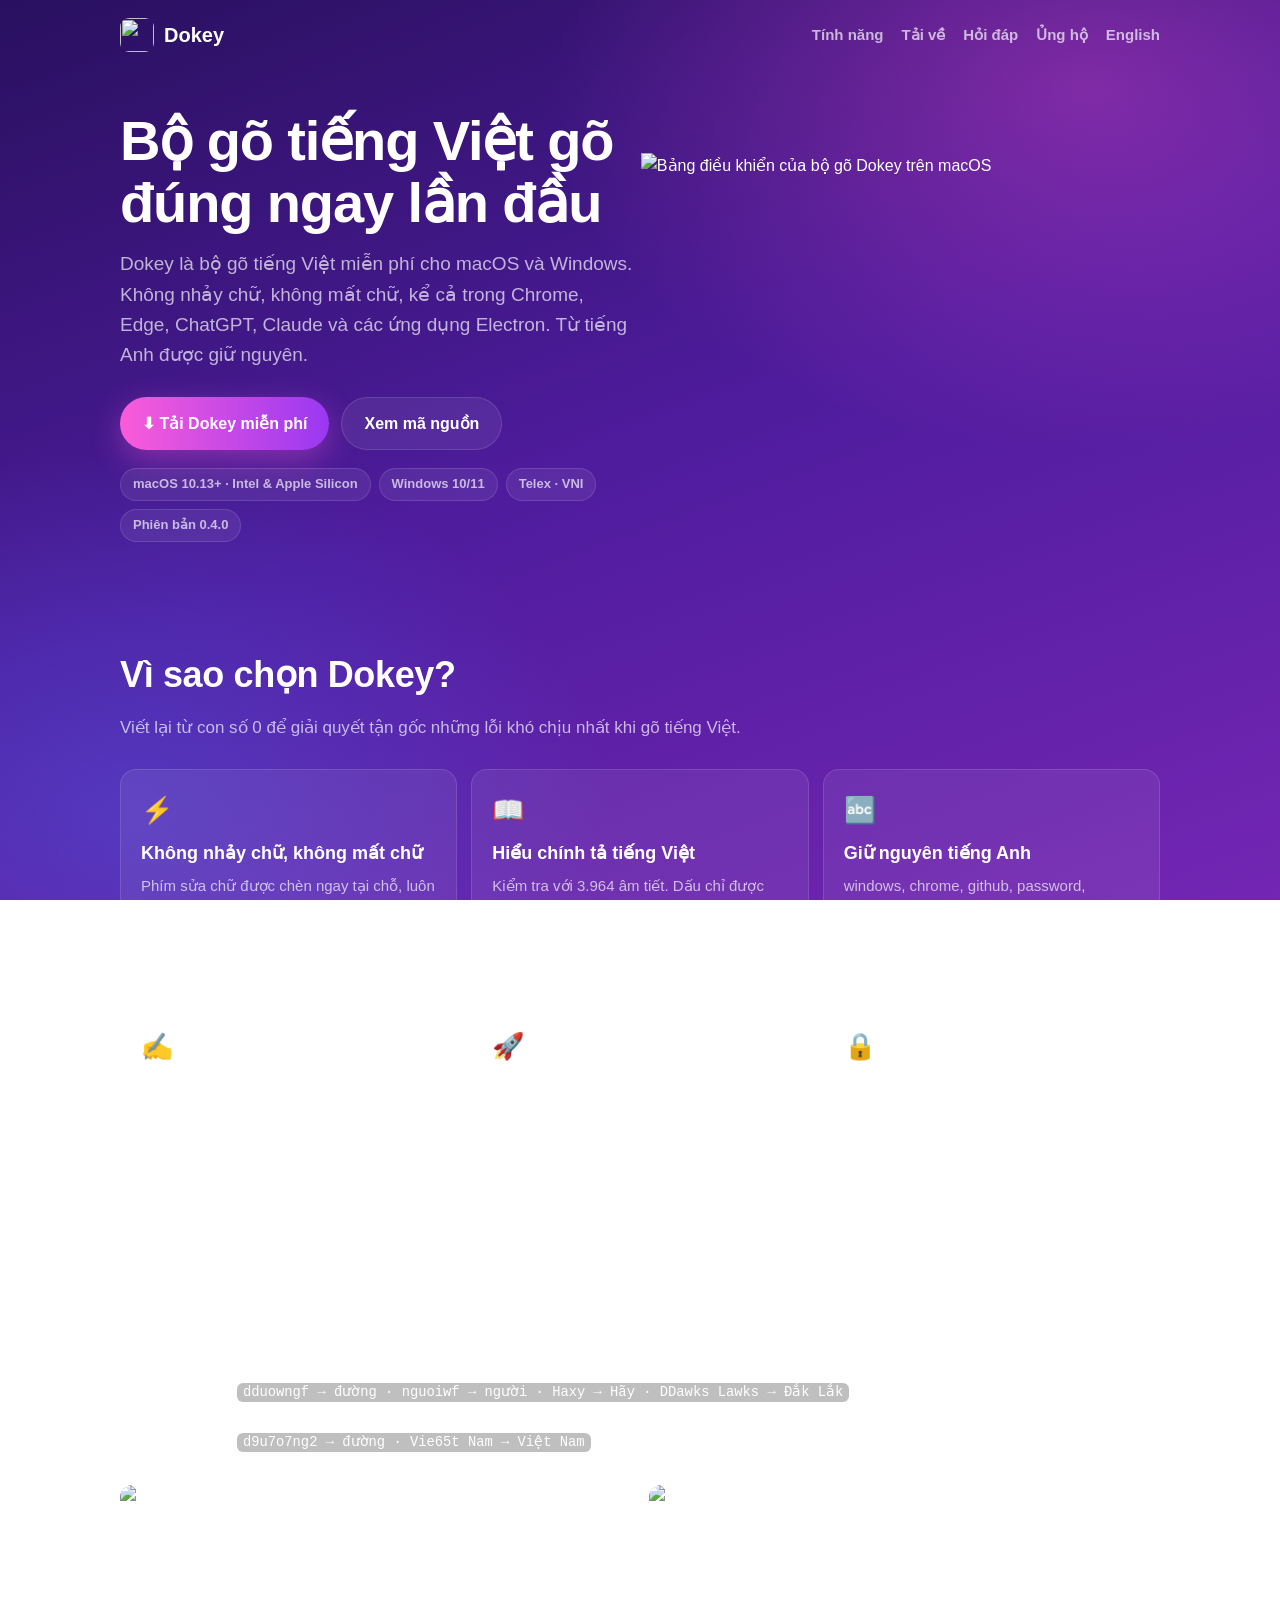
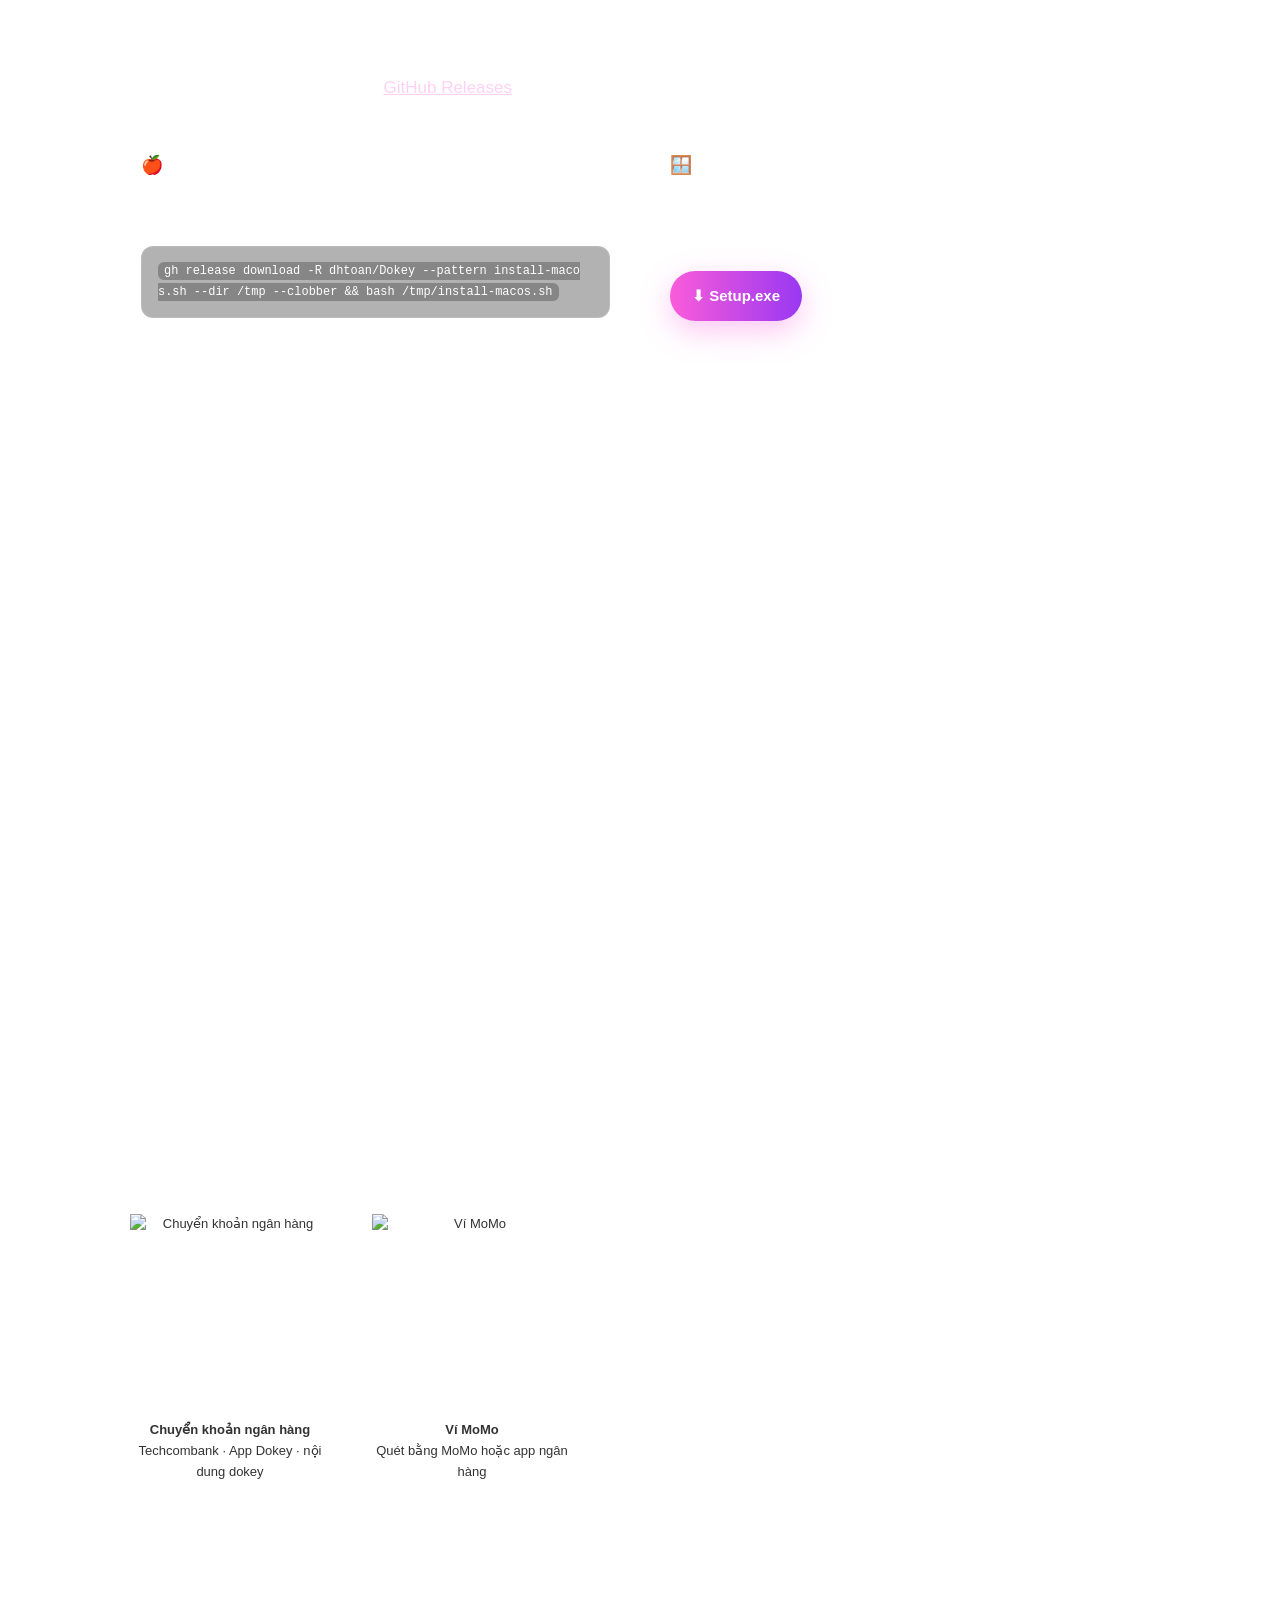
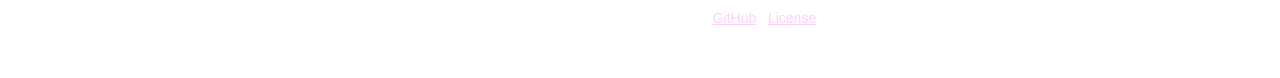
==== site/index.html @ 5d805d5f "SEO/AEO/GEO: website, structured data, social preview, llms.txt, share kit - site/: Vietnamese and E" ====
<!doctype html>
<html lang="vi">
<head>
<meta charset="utf-8">
<meta name="viewport" content="width=device-width, initial-scale=1">
<title>Dokey – Bộ gõ tiếng Việt cho Mac và Windows, không nhảy chữ, không mất chữ</title>
<meta name="description" content="Dokey là bộ gõ tiếng Việt miễn phí cho macOS và Windows: Telex, VNI, kiểm tra chính tả, không nhảy chữ trong Chrome, Edge, ChatGPT, Claude. Gõ tắt, Quick Telex, giữ nguyên từ tiếng Anh.">
<meta name="author" content="Do Huy Toan (dhtoan)">
<meta name="robots" content="index, follow, max-image-preview:large">
<link rel="canonical" href="https://dhtoan.github.io/Dokey/">
<link rel="alternate" hreflang="vi" href="https://dhtoan.github.io/Dokey/">
<link rel="alternate" hreflang="en" href="https://dhtoan.github.io/Dokey/en/">
<link rel="alternate" hreflang="x-default" href="https://dhtoan.github.io/Dokey/">
<link rel="icon" href="assets/icon.png">
<link rel="apple-touch-icon" href="assets/icon.png">
<meta name="theme-color" content="#4f1c9e">
<meta property="og:type" content="website">
<meta property="og:site_name" content="Dokey">
<meta property="og:locale" content="vi_VN">
<meta property="og:title" content="Dokey – Bộ gõ tiếng Việt cho Mac và Windows, không nhảy chữ, không mất chữ">
<meta property="og:description" content="Dokey là bộ gõ tiếng Việt miễn phí cho macOS và Windows: Telex, VNI, kiểm tra chính tả, không nhảy chữ trong Chrome, Edge, ChatGPT, Claude. Gõ tắt, Quick Telex, giữ nguyên từ tiếng Anh.">
<meta property="og:url" content="https://dhtoan.github.io/Dokey/">
<meta property="og:image" content="https://dhtoan.github.io/Dokey/assets/social.png">
<meta property="og:image:width" content="1280">
<meta property="og:image:height" content="640">
<meta property="og:image:alt" content="Bảng điều khiển của bộ gõ Dokey trên macOS">
<meta name="twitter:card" content="summary_large_image">
<meta name="twitter:title" content="Dokey – Bộ gõ tiếng Việt cho Mac và Windows, không nhảy chữ, không mất chữ">
<meta name="twitter:description" content="Dokey là bộ gõ tiếng Việt miễn phí cho macOS và Windows: Telex, VNI, kiểm tra chính tả, không nhảy chữ trong Chrome, Edge, ChatGPT, Claude. Gõ tắt, Quick Telex, giữ nguyên từ tiếng Anh.">
<meta name="twitter:image" content="https://dhtoan.github.io/Dokey/assets/social.png">
<link rel="stylesheet" href="style.css">
<script type="application/ld+json">{"@context": "https://schema.org", "@type": "SoftwareApplication", "name": "Dokey", "alternateName": "Bộ gõ tiếng Việt Dokey", "description": "Dokey là bộ gõ tiếng Việt miễn phí cho macOS và Windows: Telex, VNI, kiểm tra chính tả, không nhảy chữ trong Chrome, Edge, ChatGPT, Claude. Gõ tắt, Quick Telex, giữ nguyên từ tiếng Anh.", "applicationCategory": "UtilitiesApplication", "applicationSubCategory": "Vietnamese input method", "operatingSystem": "macOS 10.13+, Windows 10, Windows 11", "softwareVersion": "0.4.0", "inLanguage": ["vi", "en"], "url": "https://dhtoan.github.io/Dokey/", "downloadUrl": "https://github.com/dhtoan/Dokey/releases/latest", "image": "https://dhtoan.github.io/Dokey/assets/social.png", "screenshot": "https://dhtoan.github.io/Dokey/assets/dashboard.png", "offers": {"@type": "Offer", "price": "0", "priceCurrency": "VND"}, "author": {"@type": "Person", "name": "Do Huy Toan", "alternateName": "dhtoan", "url": "https://github.com/dhtoan"}, "keywords": "bộ gõ tiếng Việt, gõ tiếng Việt trên Mac, Telex, VNI, Vietnamese keyboard, Vietnamese input method, macOS, Windows"}</script>
<script type="application/ld+json">{"@context": "https://schema.org", "@type": "FAQPage", "mainEntity": [{"@type": "Question", "name": "Bộ gõ tiếng Việt nào tốt cho Mac?", "acceptedAnswer": {"@type": "Answer", "text": "Dokey là bộ gõ tiếng Việt miễn phí cho macOS 10.13 trở lên, chạy trên cả Intel và Apple Silicon. Dokey hỗ trợ Telex, VNI, kiểm tra chính tả, giữ nguyên từ tiếng Anh, và được thiết kế để không nhảy chữ trong Chrome, Edge, Safari, ChatGPT, Claude, Notion và VS Code."}}, {"@type": "Question", "name": "Vì sao gõ tiếng Việt trên Chrome hay bị nhảy chữ, và Dokey sửa thế nào?", "acceptedAnswer": {"@type": "Answer", "text": "Chrome và các ứng dụng Electron xử lý phím ở một tiến trình riêng, nên phím xoá và chữ mới có thể đến lệch thứ tự hoặc bị bỏ qua. Dokey chèn phím sửa ngay tại vị trí bắt phím, bôi đen chữ cũ rồi gõ đè cả cụm trong một lần, và không dùng mã phím của phím bạn đang giữ."}}, {"@type": "Question", "name": "Gõ tiếng Việt trong ChatGPT hoặc Claude bị mất chữ (Hãy thành Hy) phải làm sao?", "acceptedAnswer": {"@type": "Answer", "text": "Đây là lỗi thường gặp với các ô soạn thảo kiểu ProseMirror khi bộ gõ gửi phím Backspace và chữ thay thế. Dokey 0.3.2 trở lên đã sửa lỗi này; chỉ cần cài Dokey và cấp quyền Trợ năng."}}, {"@type": "Question", "name": "Dokey có miễn phí không?", "acceptedAnswer": {"@type": "Answer", "text": "Có. Dokey miễn phí cho người dùng cá nhân, không quảng cáo và không có bản trả phí. Người dùng có thể ủng hộ tự nguyện để Dokey có chữ ký số của Apple."}}, {"@type": "Question", "name": "Dokey có an toàn không, có ghi lại phím gõ không?", "acceptedAnswer": {"@type": "Answer", "text": "Dokey chạy hoàn toàn trên máy, không kết nối mạng và không lưu phím gõ. Dokey cần quyền Trợ năng trên macOS vì mọi bộ gõ kiểu bắt phím đều cần quyền này để sửa chữ."}}, {"@type": "Question", "name": "Dokey có gõ được Telex và VNI không?", "acceptedAnswer": {"@type": "Answer", "text": "Có. Dokey hỗ trợ Telex và VNI, Unicode dựng sẵn và Unicode tổ hợp, đặt dấu kiểu mới (hoà, khoẻ) hoặc kiểu cũ (hòa, khỏe)."}}, {"@type": "Question", "name": "Dokey có dùng mã nguồn của Unikey hay OpenKey không?", "acceptedAnswer": {"@type": "Answer", "text": "Không. Dokey được viết mới hoàn toàn với lõi Dokey Core bằng C++17 và không chứa mã của bộ gõ nào khác."}}, {"@type": "Question", "name": "Làm sao chuyển nhanh giữa tiếng Việt và tiếng Anh?", "acceptedAnswer": {"@type": "Answer", "text": "Trên Mac bấm rồi thả Control + Shift (⌃⇧), trên Windows bấm Ctrl + Shift. Dokey còn nhớ chế độ Anh/Việt riêng cho từng ứng dụng."}}]}</script>
</head>
<body>
<div class="wrap">
<nav aria-label="Main">
  <a class="brand" href="https://dhtoan.github.io/Dokey/"><img src="assets/icon.png" alt="" width="34" height="34">Dokey</a>
  <div class="links"><a href="#tinh-nang">Tính năng</a><a href="#tai-ve">Tải về</a><a href="#hoi-dap">Hỏi đáp</a><a href="#ung-ho">Ủng hộ</a><a href="en/" hreflang="en">English</a></div>
</nav>

<header class="hero">
  <div>
    <h1>Bộ gõ tiếng Việt gõ đúng ngay lần đầu</h1>
    <p class="lead">Dokey là bộ gõ tiếng Việt miễn phí cho macOS và Windows. Không nhảy chữ, không mất chữ, kể cả trong Chrome, Edge, ChatGPT, Claude và các ứng dụng Electron. Từ tiếng Anh được giữ nguyên.</p>
    <div class="btns">
      <a class="btn primary" href="#tai-ve">⬇ Tải Dokey miễn phí</a>
      <a class="btn ghost" href="https://github.com/dhtoan/Dokey">Xem mã nguồn</a>
    </div>
    <div class="chips"><span class="chip">macOS 10.13+ · Intel &amp; Apple Silicon</span><span class="chip">Windows 10/11</span><span class="chip">Telex · VNI</span><span class="chip">Phiên bản 0.4.0</span></div>
  </div>
  <img class="shot" src="assets/dashboard.png" alt="Bảng điều khiển của bộ gõ Dokey trên macOS" width="1458" height="918">
</header>

<main>
<section id="tinh-nang">
  <h2>Vì sao chọn Dokey?</h2>
  <p class="sub">Viết lại từ con số 0 để giải quyết tận gốc những lỗi khó chịu nhất khi gõ tiếng Việt.</p>
  <div class="grid">
<div class="card"><span class="ic" aria-hidden="true">⚡</span><h3>Không nhảy chữ, không mất chữ</h3><p>Phím sửa chữ được chèn ngay tại chỗ, luôn đi trước phím bạn gõ tiếp. Trong trình duyệt và Electron, Dokey bôi đen rồi gõ đè cả cụm.</p></div>
<div class="card"><span class="ic" aria-hidden="true">📖</span><h3>Hiểu chính tả tiếng Việt</h3><p>Kiểm tra với 3.964 âm tiết. Dấu chỉ được thêm khi kết quả là tiếng Việt hợp lệ.</p></div>
<div class="card"><span class="ic" aria-hidden="true">🔤</span><h3>Giữ nguyên tiếng Anh</h3><p>windows, chrome, github, password, session… không bị thêm dấu hay mất chữ.</p></div>
<div class="card"><span class="ic" aria-hidden="true">✍️</span><h3>Gõ dấu tự do</h3><p>tieengs, tienges, tiengse đều ra “tiếng”. Gõ xong từ, bấm Backspace để quay lại sửa dấu.</p></div>
<div class="card"><span class="ic" aria-hidden="true">🚀</span><h3>Gõ nhanh</h3><p>Gõ tắt (vn → Việt Nam), Quick Telex (cc → ch, nn → ng), hoàn tác bằng Esc.</p></div>
<div class="card"><span class="ic" aria-hidden="true">🔒</span><h3>Riêng tư, nhẹ</h3><p>Chạy hoàn toàn trên máy, không kết nối mạng, không thu thập dữ liệu, không lưu phím gõ.</p></div>
  </div>
</section>

<section>
  <h2>Gõ thử Telex và VNI</h2>
  <table><tr><th>Telex</th><td><code>dduowngf → đường · nguoiwf → người · Haxy → Hãy · DDawks Lawks → Đắk Lắk</code></td></tr>
<tr><th>VNI</th><td><code>d9u7o7ng2 → đường · Vie65t Nam → Việt Nam</code></td></tr></table>
  <div class="two" style="margin-top:18px">
    <img src="assets/typing.png" alt="Dokey: Telex, VNI" loading="lazy">
    <img src="assets/windows.jpg" alt="Dokey Windows" loading="lazy">
  </div>
</section>

<section id="tai-ve">
  <h2>Tải về</h2>
  <p class="sub">Miễn phí cho người dùng cá nhân. <a href="https://github.com/dhtoan/Dokey/releases/latest">GitHub Releases</a></p>
  <div class="two">
    <div class="card"><h3>🍎 macOS</h3><p>Mở Terminal, chạy lệnh dưới đây rồi bật Dokey trong Cài đặt › Quyền riêng tư &amp; Bảo mật › Trợ năng. Hoặc tải file .dmg ở trang Releases.</p><pre><code>gh release download -R dhtoan/Dokey --pattern install-macos.sh --dir /tmp --clobber &amp;&amp; bash /tmp/install-macos.sh</code></pre></div>
    <div class="card"><h3>🪟 Windows</h3><p>Tải Dokey-&lt;phiên bản&gt;-Windows-Setup.exe ở trang Releases (x86, x64, ARM64). Nếu SmartScreen cảnh báo, chọn More info → Run anyway.</p><p style="margin-top:14px"><a class="btn primary" href="https://github.com/dhtoan/Dokey/releases/latest">⬇ Setup.exe</a></p></div>
  </div>
</section>

<section id="hoi-dap">
  <h2>Câu hỏi thường gặp</h2>
<details><summary>Bộ gõ tiếng Việt nào tốt cho Mac?</summary><p>Dokey là bộ gõ tiếng Việt miễn phí cho macOS 10.13 trở lên, chạy trên cả Intel và Apple Silicon. Dokey hỗ trợ Telex, VNI, kiểm tra chính tả, giữ nguyên từ tiếng Anh, và được thiết kế để không nhảy chữ trong Chrome, Edge, Safari, ChatGPT, Claude, Notion và VS Code.</p></details>
<details><summary>Vì sao gõ tiếng Việt trên Chrome hay bị nhảy chữ, và Dokey sửa thế nào?</summary><p>Chrome và các ứng dụng Electron xử lý phím ở một tiến trình riêng, nên phím xoá và chữ mới có thể đến lệch thứ tự hoặc bị bỏ qua. Dokey chèn phím sửa ngay tại vị trí bắt phím, bôi đen chữ cũ rồi gõ đè cả cụm trong một lần, và không dùng mã phím của phím bạn đang giữ.</p></details>
<details><summary>Gõ tiếng Việt trong ChatGPT hoặc Claude bị mất chữ (Hãy thành Hy) phải làm sao?</summary><p>Đây là lỗi thường gặp với các ô soạn thảo kiểu ProseMirror khi bộ gõ gửi phím Backspace và chữ thay thế. Dokey 0.3.2 trở lên đã sửa lỗi này; chỉ cần cài Dokey và cấp quyền Trợ năng.</p></details>
<details><summary>Dokey có miễn phí không?</summary><p>Có. Dokey miễn phí cho người dùng cá nhân, không quảng cáo và không có bản trả phí. Người dùng có thể ủng hộ tự nguyện để Dokey có chữ ký số của Apple.</p></details>
<details><summary>Dokey có an toàn không, có ghi lại phím gõ không?</summary><p>Dokey chạy hoàn toàn trên máy, không kết nối mạng và không lưu phím gõ. Dokey cần quyền Trợ năng trên macOS vì mọi bộ gõ kiểu bắt phím đều cần quyền này để sửa chữ.</p></details>
<details><summary>Dokey có gõ được Telex và VNI không?</summary><p>Có. Dokey hỗ trợ Telex và VNI, Unicode dựng sẵn và Unicode tổ hợp, đặt dấu kiểu mới (hoà, khoẻ) hoặc kiểu cũ (hòa, khỏe).</p></details>
<details><summary>Dokey có dùng mã nguồn của Unikey hay OpenKey không?</summary><p>Không. Dokey được viết mới hoàn toàn với lõi Dokey Core bằng C++17 và không chứa mã của bộ gõ nào khác.</p></details>
<details><summary>Làm sao chuyển nhanh giữa tiếng Việt và tiếng Anh?</summary><p>Trên Mac bấm rồi thả Control + Shift (⌃⇧), trên Windows bấm Ctrl + Shift. Dokey còn nhớ chế độ Anh/Việt riêng cho từng ứng dụng.</p></details>
</section>

<section id="ung-ho">
  <h2>Ủng hộ Dokey</h2>
  <div class="sponsor">
<div class="qr"><img src="https://img.vietqr.io/image/TCB-6868686139-compact.svg?addInfo=dokey&amp;accountName=App+Dokey" alt="Chuyển khoản ngân hàng" loading="lazy"><b>Chuyển khoản ngân hàng</b><br>Techcombank · App Dokey · nội dung dokey</div>
<div class="qr"><img src="assets/momo.png" alt="Ví MoMo" loading="lazy"><b>Ví MoMo</b><br>Quét bằng MoMo hoặc app ngân hàng</div>
    <p class="sub">Dokey luôn miễn phí. Nếu Dokey giúp bạn gõ tiếng Việt dễ chịu hơn, mời tác giả một ly cà phê. Mục tiêu 99 USD/năm (khoảng 2.600.000 đ) cho tài khoản Apple Developer, để Dokey cài không cảnh báo và không phải cấp lại quyền Trợ năng sau mỗi lần cập nhật.</p>
  </div>
</section>
</main>

<footer>© 2026 Đỗ Huy Toàn (dhtoan). Phần mềm độc quyền, cấm sao chép, sửa đổi, phân phối lại. · <a href="https://github.com/dhtoan/Dokey">GitHub</a> · <a href="https://github.com/dhtoan/Dokey/blob/main/LICENSE">License</a></footer>
</div>
</body>
</html>
---- site/style.css ----
/* Dokey website. Copyright (c) 2026 Do Huy Toan (dhtoan). All rights reserved. */
:root {
  --bg1: #29105f; --bg2: #4f1c9e; --bg3: #7326b3;
  --pink: #fa5cd9; --violet: #9938f2; --green: #61e68c;
  --text: #ffffff; --muted: rgba(255,255,255,.68); --card: rgba(255,255,255,.07); --line: rgba(255,255,255,.12);
}
* { box-sizing: border-box; }
html { scroll-behavior: smooth; }
body {
  margin: 0; color: var(--text); line-height: 1.6;
  font-family: -apple-system, BlinkMacSystemFont, "Segoe UI", Roboto, "Helvetica Neue", Arial, sans-serif;
  background: radial-gradient(900px 600px at 85% 10%, rgba(238,77,217,.35), transparent 60%),
              radial-gradient(800px 600px at 10% 90%, rgba(77,115,255,.30), transparent 60%),
              linear-gradient(160deg, var(--bg1), var(--bg2) 50%, var(--bg3));
  background-attachment: fixed; min-height: 100vh;
}
a { color: #ffd1f5; }
.wrap { max-width: 1080px; margin: 0 auto; padding: 0 20px; }
nav { display: flex; align-items: center; justify-content: space-between; padding: 18px 0; gap: 12px; flex-wrap: wrap; }
nav .brand { display: flex; align-items: center; gap: 10px; font-weight: 800; font-size: 20px; color: var(--text); text-decoration: none; }
nav .brand img { width: 34px; height: 34px; border-radius: 9px; }
nav .links a { color: var(--muted); text-decoration: none; margin-left: 18px; font-weight: 600; font-size: 15px; }
nav .links a:hover { color: var(--text); }
.hero { display: grid; grid-template-columns: 1.05fr 1fr; gap: 36px; align-items: center; padding: 40px 0 56px; }
.hero h1 { font-size: clamp(34px, 5vw, 56px); line-height: 1.1; margin: 0 0 16px; letter-spacing: -.02em; }
.hero p.lead { font-size: 19px; color: var(--muted); margin: 0 0 26px; }
.hero img.shot { width: 112%; height: auto; margin: -4% -6%; }
.btns { display: flex; gap: 12px; flex-wrap: wrap; }
.btn { display: inline-flex; align-items: center; gap: 8px; padding: 13px 22px; border-radius: 999px; font-weight: 700; text-decoration: none; color: #fff; }
.btn.primary { background: linear-gradient(90deg, var(--pink), var(--violet)); box-shadow: 0 10px 30px rgba(250,92,217,.35); }
.btn.ghost { background: var(--card); border: 1px solid var(--line); }
.chips { display: flex; gap: 8px; flex-wrap: wrap; margin-top: 18px; }
.chip { padding: 5px 12px; border-radius: 999px; background: var(--card); border: 1px solid var(--line); font-size: 13px; font-weight: 600; color: var(--muted); }
section { padding: 48px 0; }
h2 { font-size: clamp(26px, 3.4vw, 36px); margin: 0 0 10px; letter-spacing: -.01em; }
.sub { color: var(--muted); margin: 0 0 28px; font-size: 17px; }
.grid { display: grid; grid-template-columns: repeat(3, 1fr); gap: 14px; }
.card { background: var(--card); border: 1px solid var(--line); border-radius: 16px; padding: 20px; }
.card h3 { margin: 0 0 6px; font-size: 18px; }
.card p { margin: 0; color: var(--muted); font-size: 15px; }
.card .ic { font-size: 26px; margin-bottom: 8px; display: block; }
table { width: 100%; border-collapse: collapse; background: var(--card); border-radius: 14px; overflow: hidden; }
th, td { text-align: left; padding: 12px 16px; border-bottom: 1px solid var(--line); font-size: 15px; vertical-align: top; }
th { color: var(--muted); font-weight: 600; }
code { background: rgba(0,0,0,.25); padding: 2px 6px; border-radius: 6px; font-size: .92em; }
pre { background: rgba(0,0,0,.3); border: 1px solid var(--line); border-radius: 12px; padding: 14px 16px; white-space: pre-wrap; word-break: break-all; }
.two > *, .grid > * { min-width: 0; }
.two { display: grid; grid-template-columns: 1fr 1fr; gap: 18px; }
.two img { width: 100%; height: auto; border-radius: 12px; }
details { background: var(--card); border: 1px solid var(--line); border-radius: 14px; padding: 14px 18px; margin-bottom: 10px; }
summary { cursor: pointer; font-weight: 700; font-size: 16px; }
details p { color: var(--muted); margin: 10px 0 2px; }
.sponsor { display: grid; grid-template-columns: auto auto 1fr; gap: 22px; align-items: start; }
.qr { background: #fff; border-radius: 14px; padding: 10px; text-align: center; color: #333; font-size: 13px; width: 220px; }
.qr img { width: 200px; height: 200px; display: block; margin: 0 auto 6px; }
footer { padding: 36px 0 50px; color: var(--muted); font-size: 14px; border-top: 1px solid var(--line); margin-top: 30px; }
@media (max-width: 860px) {
  .hero, .two { grid-template-columns: 1fr; }
  .grid { grid-template-columns: 1fr; }
  .sponsor { grid-template-columns: 1fr; justify-items: center; }
  nav .links a { margin-left: 12px; }
}
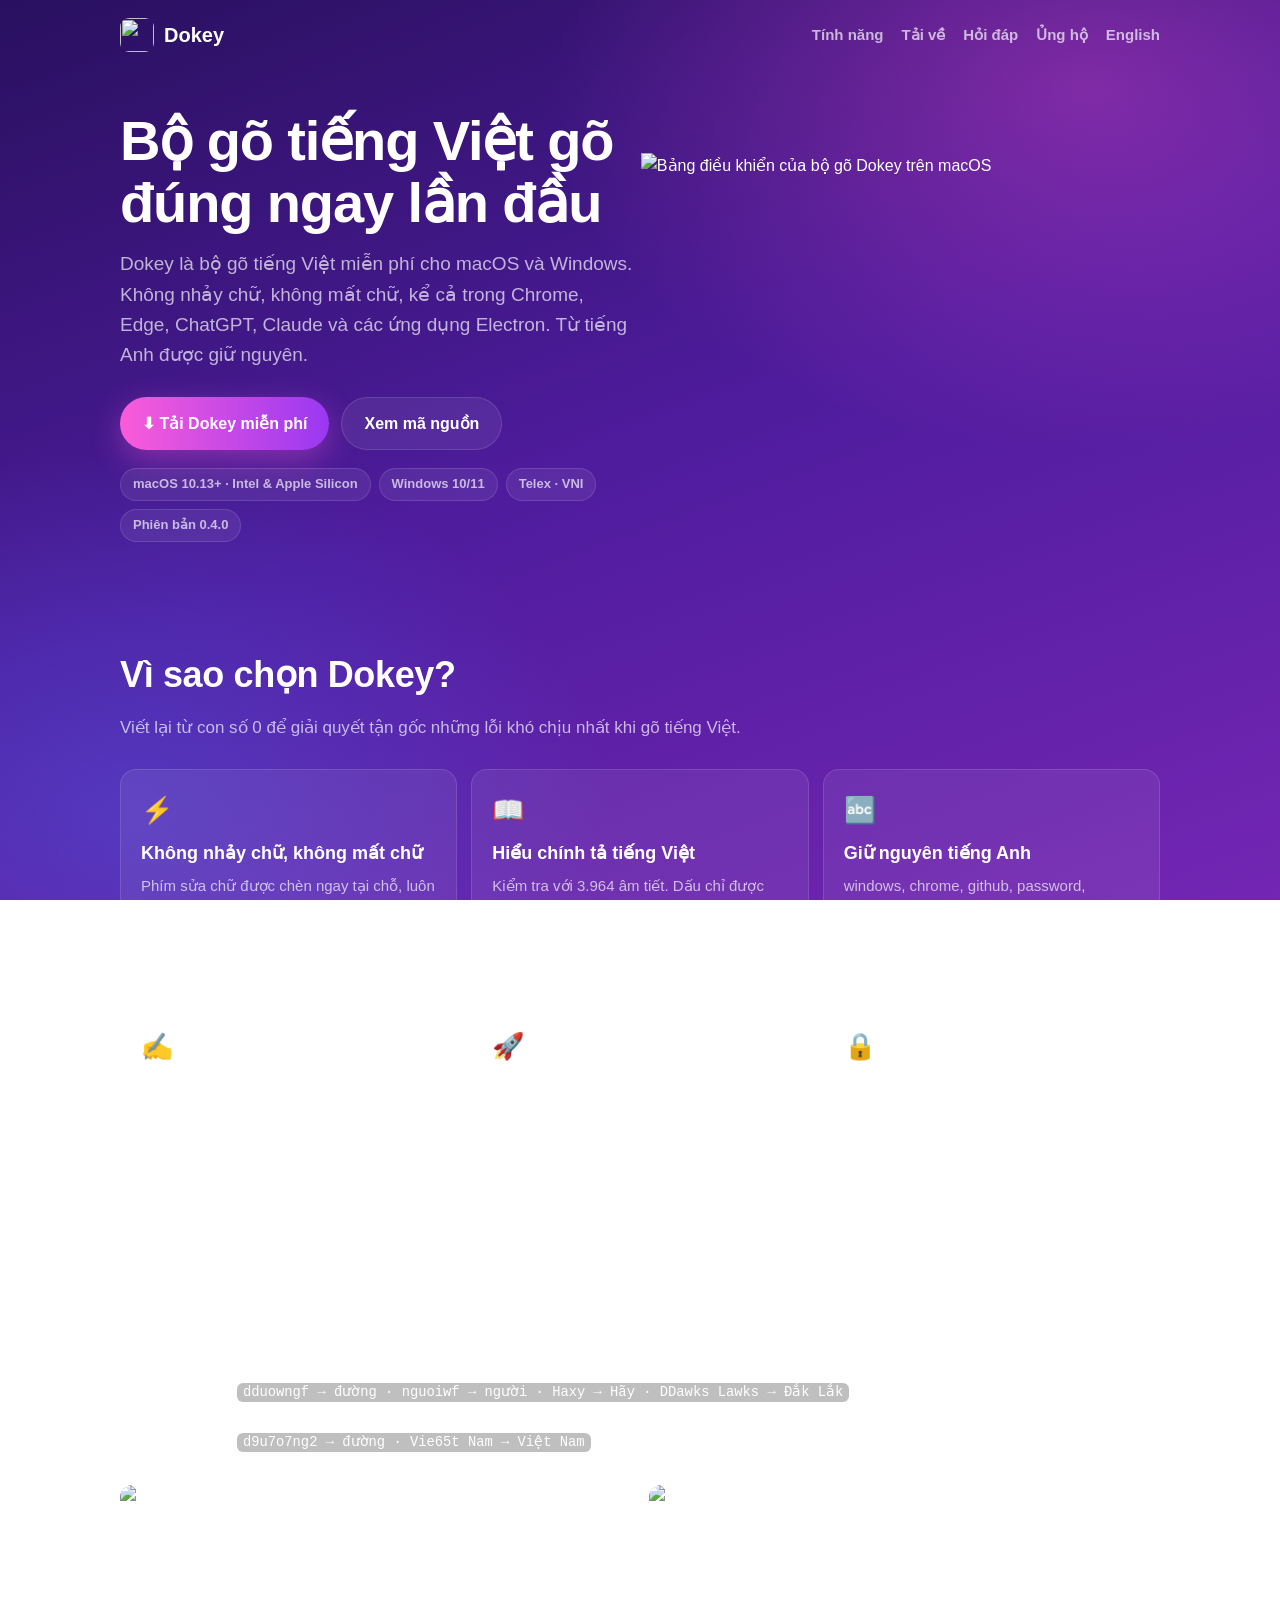
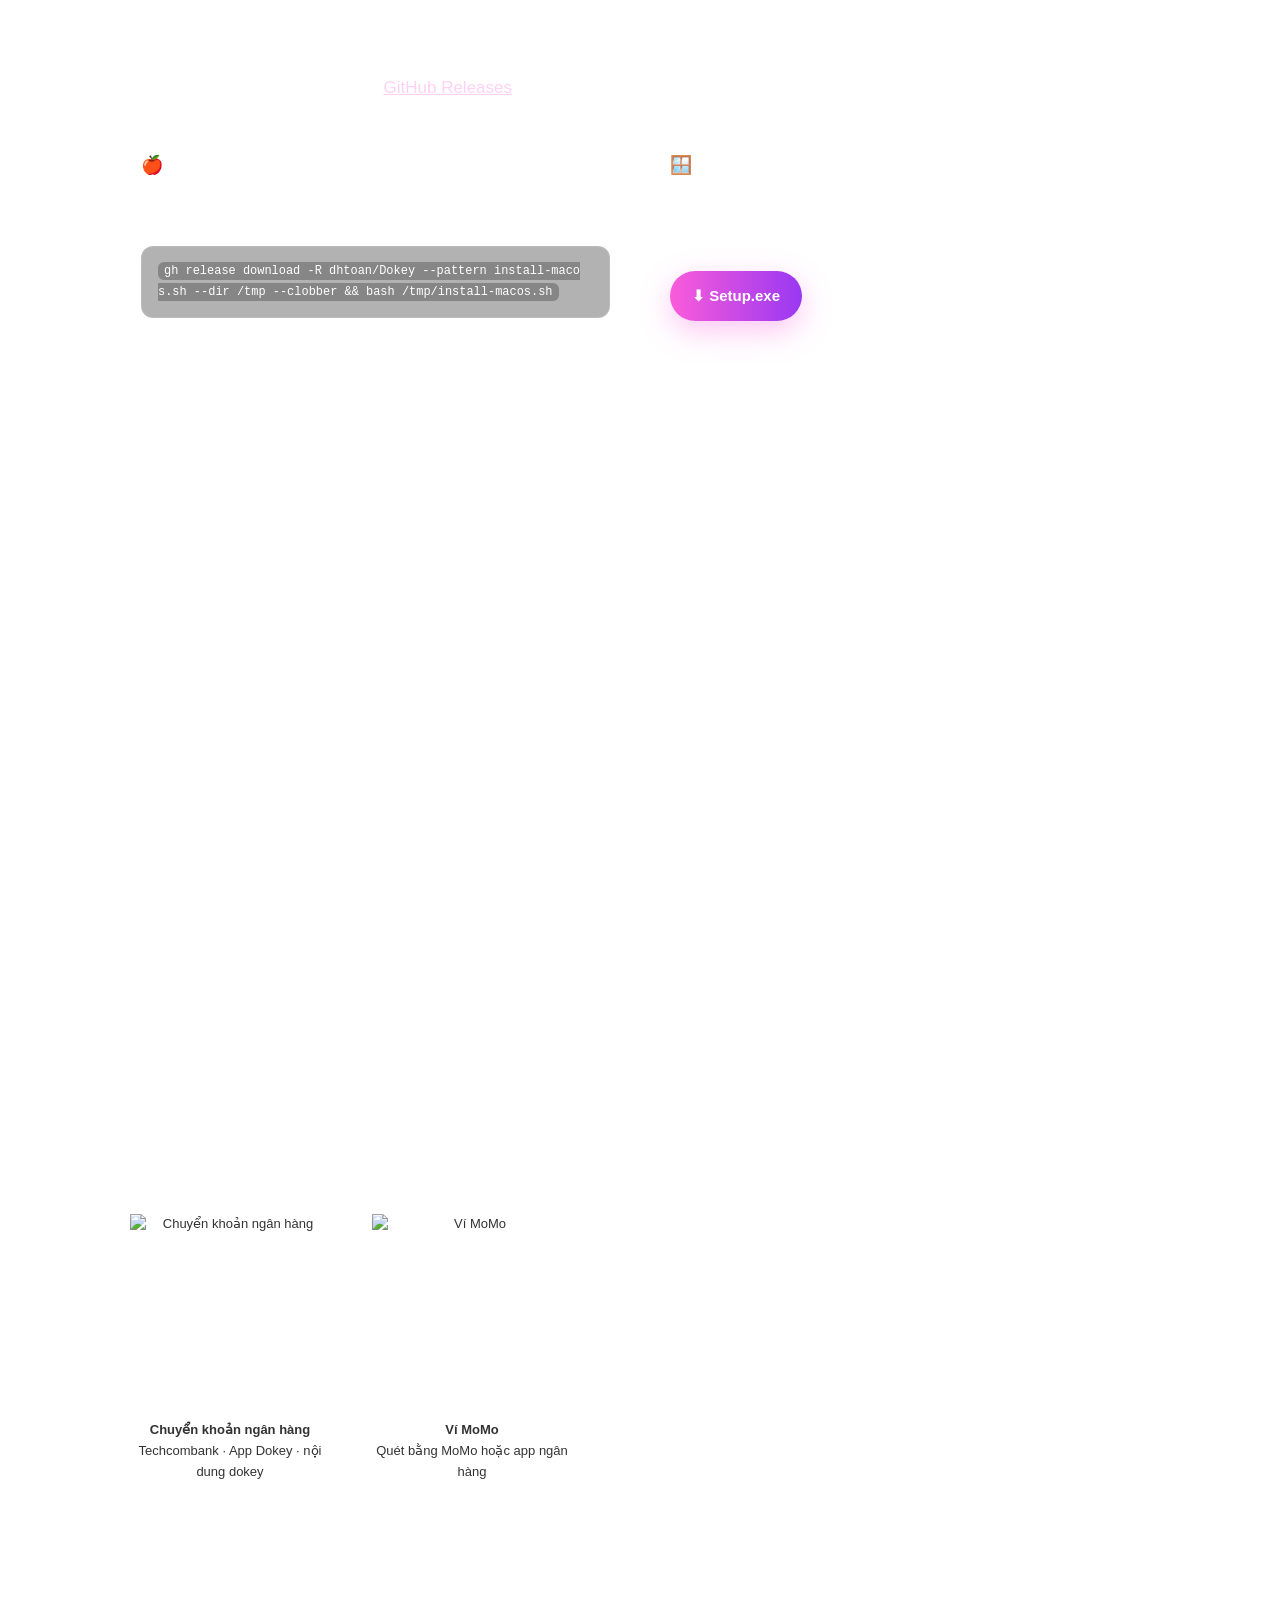
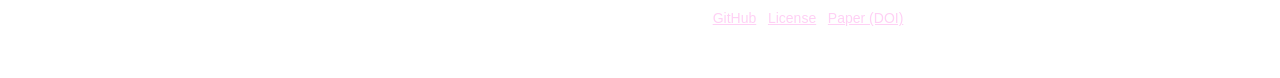
==== commit a8654157: "Paper: DOI badge and citation in READMEs, paper link on the website and llms.txt Co-Authored-By: Cla" ====
--- a/site/index.html
+++ b/site/index.html
@@ -29,7 +29,7 @@
 <meta name="twitter:description" content="Dokey là bộ gõ tiếng Việt miễn phí cho macOS và Windows: Telex, VNI, kiểm tra chính tả, không nhảy chữ trong Chrome, Edge, ChatGPT, Claude. Gõ tắt, Quick Telex, giữ nguyên từ tiếng Anh.">
 <meta name="twitter:image" content="https://dhtoan.github.io/Dokey/assets/social.png">
 <link rel="stylesheet" href="style.css">
-<script type="application/ld+json">{"@context": "https://schema.org", "@type": "SoftwareApplication", "name": "Dokey", "alternateName": "Bộ gõ tiếng Việt Dokey", "description": "Dokey là bộ gõ tiếng Việt miễn phí cho macOS và Windows: Telex, VNI, kiểm tra chính tả, không nhảy chữ trong Chrome, Edge, ChatGPT, Claude. Gõ tắt, Quick Telex, giữ nguyên từ tiếng Anh.", "applicationCategory": "UtilitiesApplication", "applicationSubCategory": "Vietnamese input method", "operatingSystem": "macOS 10.13+, Windows 10, Windows 11", "softwareVersion": "0.4.0", "inLanguage": ["vi", "en"], "url": "https://dhtoan.github.io/Dokey/", "downloadUrl": "https://github.com/dhtoan/Dokey/releases/latest", "image": "https://dhtoan.github.io/Dokey/assets/social.png", "screenshot": "https://dhtoan.github.io/Dokey/assets/dashboard.png", "offers": {"@type": "Offer", "price": "0", "priceCurrency": "VND"}, "author": {"@type": "Person", "name": "Do Huy Toan", "alternateName": "dhtoan", "url": "https://github.com/dhtoan"}, "keywords": "bộ gõ tiếng Việt, gõ tiếng Việt trên Mac, Telex, VNI, Vietnamese keyboard, Vietnamese input method, macOS, Windows"}</script>
+<script type="application/ld+json">{"@context": "https://schema.org", "@type": "SoftwareApplication", "name": "Dokey", "alternateName": "Bộ gõ tiếng Việt Dokey", "description": "Dokey là bộ gõ tiếng Việt miễn phí cho macOS và Windows: Telex, VNI, kiểm tra chính tả, không nhảy chữ trong Chrome, Edge, ChatGPT, Claude. Gõ tắt, Quick Telex, giữ nguyên từ tiếng Anh.", "applicationCategory": "UtilitiesApplication", "applicationSubCategory": "Vietnamese input method", "operatingSystem": "macOS 10.13+, Windows 10, Windows 11", "softwareVersion": "0.4.0", "inLanguage": ["vi", "en"], "url": "https://dhtoan.github.io/Dokey/", "downloadUrl": "https://github.com/dhtoan/Dokey/releases/latest", "image": "https://dhtoan.github.io/Dokey/assets/social.png", "screenshot": "https://dhtoan.github.io/Dokey/assets/dashboard.png", "offers": {"@type": "Offer", "price": "0", "priceCurrency": "VND"}, "author": {"@type": "Person", "name": "Do Huy Toan", "alternateName": "dhtoan", "url": "https://github.com/dhtoan"}, "subjectOf": {"@type": "ScholarlyArticle", "name": "Dokey: A Vietnamese Input Method That Rebuilds the Whole Word on Every Keystroke", "url": "https://doi.org/10.5281/zenodo.23888629", "datePublished": "2026-11-02"}, "keywords": "bộ gõ tiếng Việt, gõ tiếng Việt trên Mac, Telex, VNI, Vietnamese keyboard, Vietnamese input method, macOS, Windows"}</script>
 <script type="application/ld+json">{"@context": "https://schema.org", "@type": "FAQPage", "mainEntity": [{"@type": "Question", "name": "Bộ gõ tiếng Việt nào tốt cho Mac?", "acceptedAnswer": {"@type": "Answer", "text": "Dokey là bộ gõ tiếng Việt miễn phí cho macOS 10.13 trở lên, chạy trên cả Intel và Apple Silicon. Dokey hỗ trợ Telex, VNI, kiểm tra chính tả, giữ nguyên từ tiếng Anh, và được thiết kế để không nhảy chữ trong Chrome, Edge, Safari, ChatGPT, Claude, Notion và VS Code."}}, {"@type": "Question", "name": "Vì sao gõ tiếng Việt trên Chrome hay bị nhảy chữ, và Dokey sửa thế nào?", "acceptedAnswer": {"@type": "Answer", "text": "Chrome và các ứng dụng Electron xử lý phím ở một tiến trình riêng, nên phím xoá và chữ mới có thể đến lệch thứ tự hoặc bị bỏ qua. Dokey chèn phím sửa ngay tại vị trí bắt phím, bôi đen chữ cũ rồi gõ đè cả cụm trong một lần, và không dùng mã phím của phím bạn đang giữ."}}, {"@type": "Question", "name": "Gõ tiếng Việt trong ChatGPT hoặc Claude bị mất chữ (Hãy thành Hy) phải làm sao?", "acceptedAnswer": {"@type": "Answer", "text": "Đây là lỗi thường gặp với các ô soạn thảo kiểu ProseMirror khi bộ gõ gửi phím Backspace và chữ thay thế. Dokey 0.3.2 trở lên đã sửa lỗi này; chỉ cần cài Dokey và cấp quyền Trợ năng."}}, {"@type": "Question", "name": "Dokey có miễn phí không?", "acceptedAnswer": {"@type": "Answer", "text": "Có. Dokey miễn phí cho người dùng cá nhân, không quảng cáo và không có bản trả phí. Người dùng có thể ủng hộ tự nguyện để Dokey có chữ ký số của Apple."}}, {"@type": "Question", "name": "Dokey có an toàn không, có ghi lại phím gõ không?", "acceptedAnswer": {"@type": "Answer", "text": "Dokey chạy hoàn toàn trên máy, không kết nối mạng và không lưu phím gõ. Dokey cần quyền Trợ năng trên macOS vì mọi bộ gõ kiểu bắt phím đều cần quyền này để sửa chữ."}}, {"@type": "Question", "name": "Dokey có gõ được Telex và VNI không?", "acceptedAnswer": {"@type": "Answer", "text": "Có. Dokey hỗ trợ Telex và VNI, Unicode dựng sẵn và Unicode tổ hợp, đặt dấu kiểu mới (hoà, khoẻ) hoặc kiểu cũ (hòa, khỏe)."}}, {"@type": "Question", "name": "Dokey có dùng mã nguồn của Unikey hay OpenKey không?", "acceptedAnswer": {"@type": "Answer", "text": "Không. Dokey được viết mới hoàn toàn với lõi Dokey Core bằng C++17 và không chứa mã của bộ gõ nào khác."}}, {"@type": "Question", "name": "Làm sao chuyển nhanh giữa tiếng Việt và tiếng Anh?", "acceptedAnswer": {"@type": "Answer", "text": "Trên Mac bấm rồi thả Control + Shift (⌃⇧), trên Windows bấm Ctrl + Shift. Dokey còn nhớ chế độ Anh/Việt riêng cho từng ứng dụng."}}]}</script>
 </head>
 <body>
@@ -107,7 +107,7 @@
 </section>
 </main>
 
-<footer>© 2026 Đỗ Huy Toàn (dhtoan). Phần mềm độc quyền, cấm sao chép, sửa đổi, phân phối lại. · <a href="https://github.com/dhtoan/Dokey">GitHub</a> · <a href="https://github.com/dhtoan/Dokey/blob/main/LICENSE">License</a></footer>
+<footer>© 2026 Đỗ Huy Toàn (dhtoan). Phần mềm độc quyền, cấm sao chép, sửa đổi, phân phối lại. · <a href="https://github.com/dhtoan/Dokey">GitHub</a> · <a href="https://github.com/dhtoan/Dokey/blob/main/LICENSE">License</a> · <a href="https://doi.org/10.5281/zenodo.23888629">Paper (DOI)</a></footer>
 </div>
 </body>
 </html>
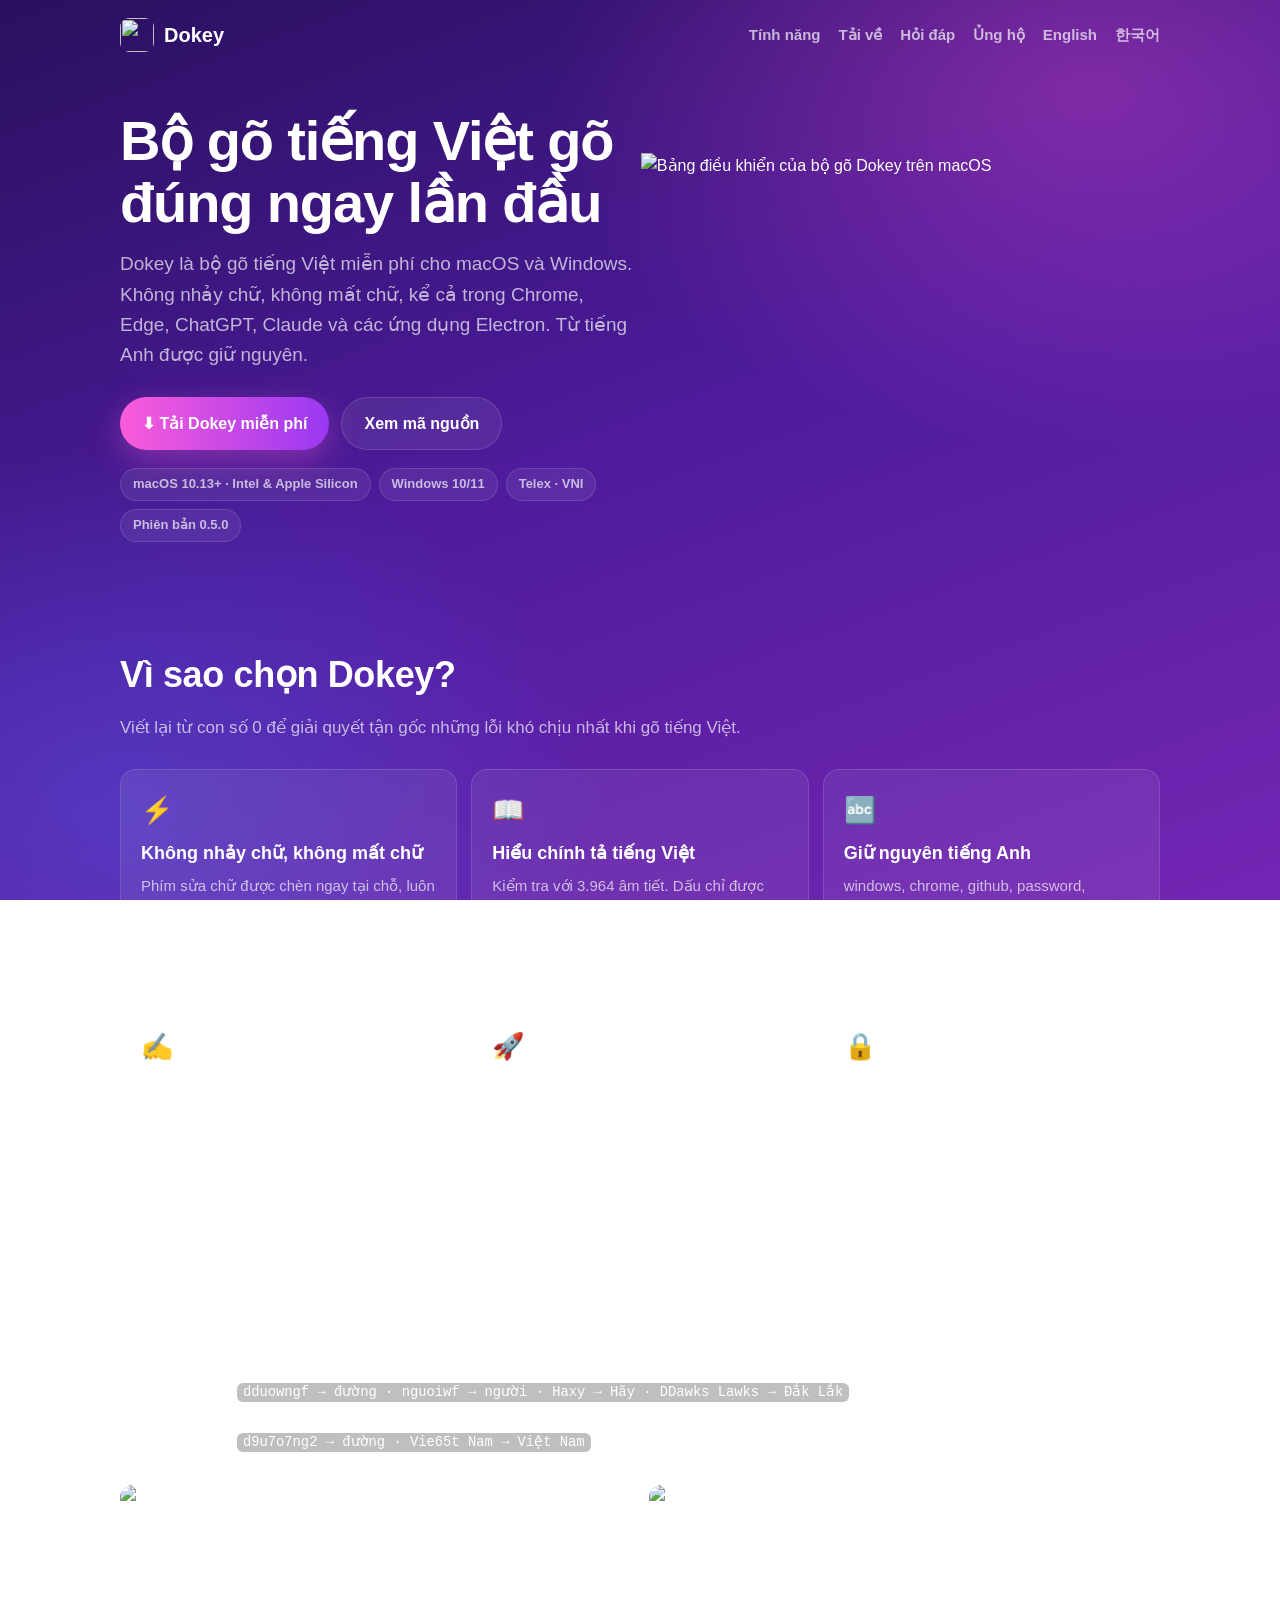
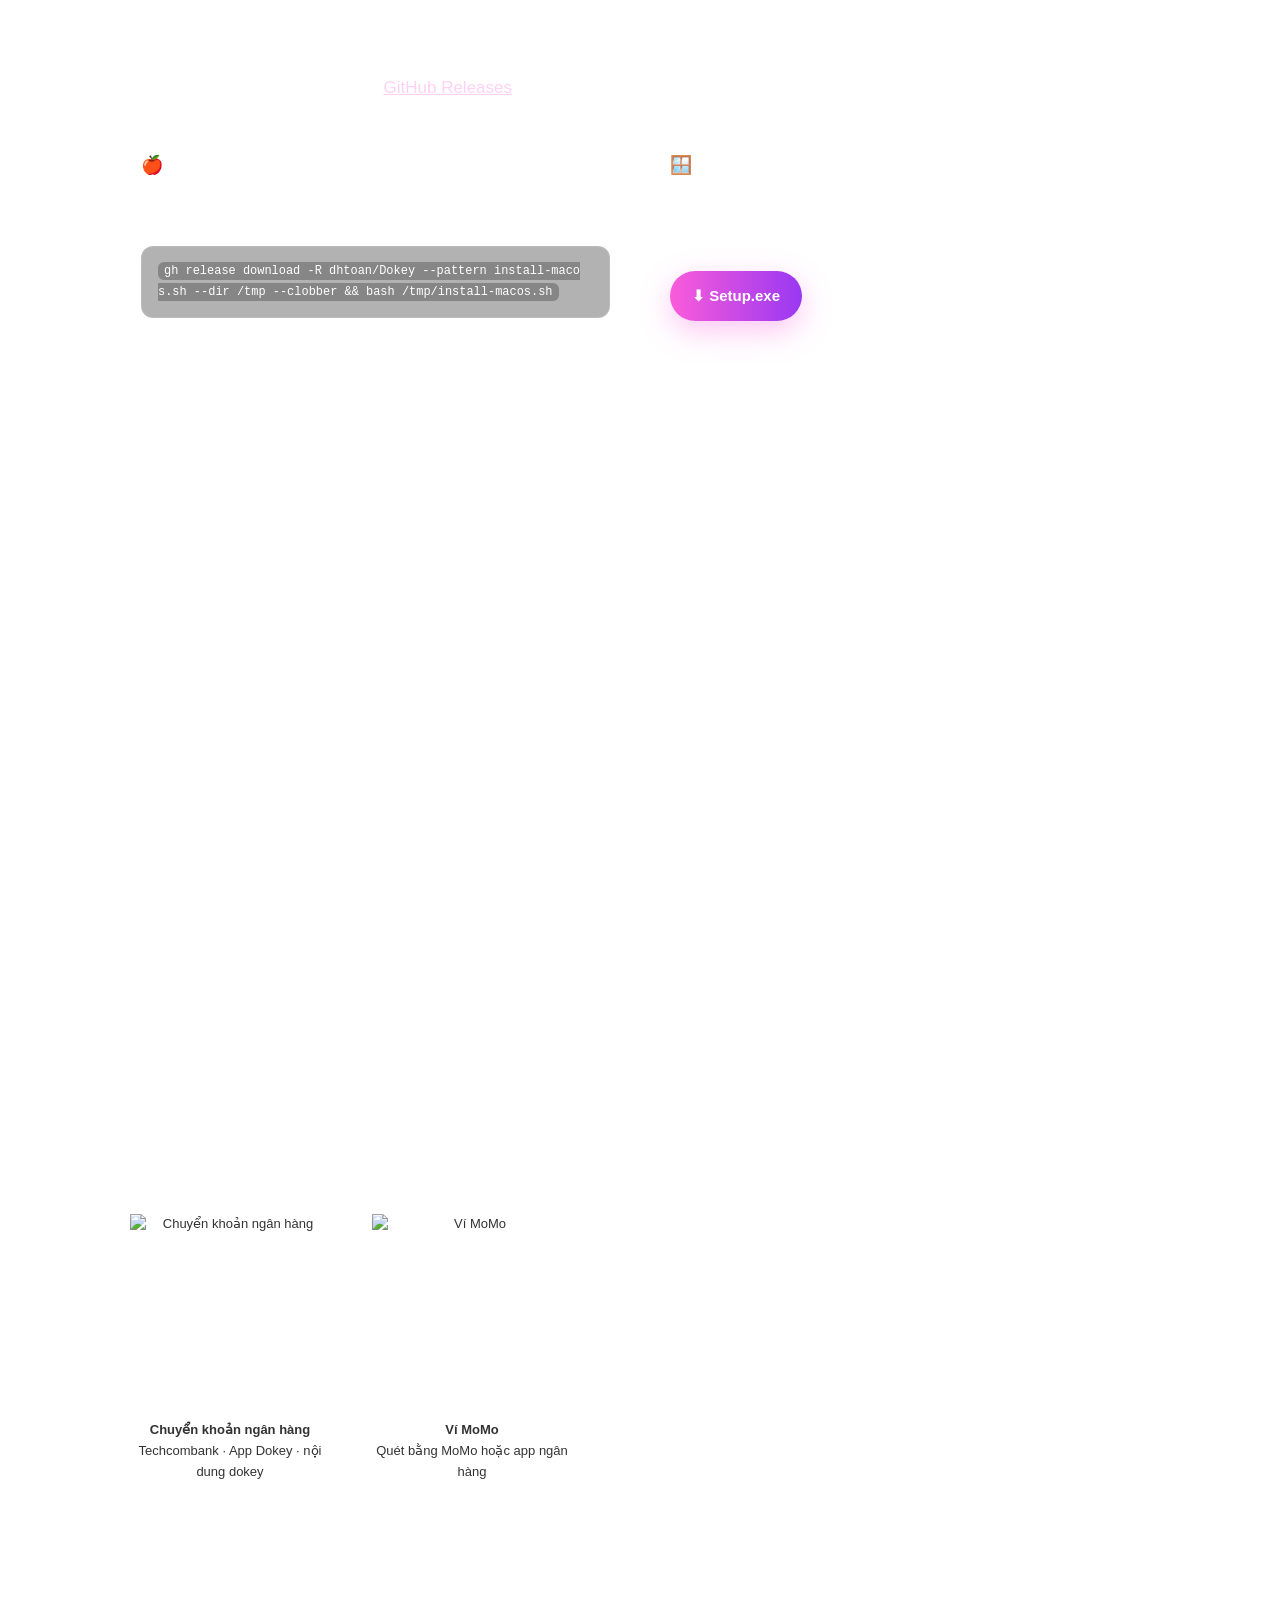
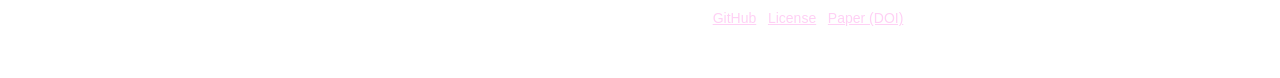
==== commit 2f34a687: "Korean website page, README.ko.md, Korean SEO - site/ko/: native Korean landing page (title/descript" ====
--- a/site/index.html
+++ b/site/index.html
@@ -10,6 +10,7 @@
 <link rel="canonical" href="https://dhtoan.github.io/Dokey/">
 <link rel="alternate" hreflang="vi" href="https://dhtoan.github.io/Dokey/">
 <link rel="alternate" hreflang="en" href="https://dhtoan.github.io/Dokey/en/">
+<link rel="alternate" hreflang="ko" href="https://dhtoan.github.io/Dokey/ko/">
 <link rel="alternate" hreflang="x-default" href="https://dhtoan.github.io/Dokey/">
 <link rel="icon" href="assets/icon.png">
 <link rel="apple-touch-icon" href="assets/icon.png">
@@ -29,14 +30,14 @@
 <meta name="twitter:description" content="Dokey là bộ gõ tiếng Việt miễn phí cho macOS và Windows: Telex, VNI, kiểm tra chính tả, không nhảy chữ trong Chrome, Edge, ChatGPT, Claude. Gõ tắt, Quick Telex, giữ nguyên từ tiếng Anh.">
 <meta name="twitter:image" content="https://dhtoan.github.io/Dokey/assets/social.png">
 <link rel="stylesheet" href="style.css">
-<script type="application/ld+json">{"@context": "https://schema.org", "@type": "SoftwareApplication", "name": "Dokey", "alternateName": "Bộ gõ tiếng Việt Dokey", "description": "Dokey là bộ gõ tiếng Việt miễn phí cho macOS và Windows: Telex, VNI, kiểm tra chính tả, không nhảy chữ trong Chrome, Edge, ChatGPT, Claude. Gõ tắt, Quick Telex, giữ nguyên từ tiếng Anh.", "applicationCategory": "UtilitiesApplication", "applicationSubCategory": "Vietnamese input method", "operatingSystem": "macOS 10.13+, Windows 10, Windows 11", "softwareVersion": "0.4.0", "inLanguage": ["vi", "en"], "url": "https://dhtoan.github.io/Dokey/", "downloadUrl": "https://github.com/dhtoan/Dokey/releases/latest", "image": "https://dhtoan.github.io/Dokey/assets/social.png", "screenshot": "https://dhtoan.github.io/Dokey/assets/dashboard.png", "offers": {"@type": "Offer", "price": "0", "priceCurrency": "VND"}, "author": {"@type": "Person", "name": "Do Huy Toan", "alternateName": "dhtoan", "url": "https://github.com/dhtoan"}, "subjectOf": {"@type": "ScholarlyArticle", "name": "Dokey: A Vietnamese Input Method That Rebuilds the Whole Word on Every Keystroke", "url": "https://doi.org/10.5281/zenodo.23888629", "datePublished": "2026-11-02"}, "keywords": "bộ gõ tiếng Việt, gõ tiếng Việt trên Mac, Telex, VNI, Vietnamese keyboard, Vietnamese input method, macOS, Windows"}</script>
+<script type="application/ld+json">{"@context": "https://schema.org", "@type": "SoftwareApplication", "name": "Dokey", "alternateName": "Bộ gõ tiếng Việt Dokey", "description": "Dokey là bộ gõ tiếng Việt miễn phí cho macOS và Windows: Telex, VNI, kiểm tra chính tả, không nhảy chữ trong Chrome, Edge, ChatGPT, Claude. Gõ tắt, Quick Telex, giữ nguyên từ tiếng Anh.", "applicationCategory": "UtilitiesApplication", "applicationSubCategory": "Vietnamese input method", "operatingSystem": "macOS 10.13+, Windows 10, Windows 11", "softwareVersion": "0.5.0", "inLanguage": ["vi", "en", "ko"], "url": "https://dhtoan.github.io/Dokey/", "downloadUrl": "https://github.com/dhtoan/Dokey/releases/latest", "image": "https://dhtoan.github.io/Dokey/assets/social.png", "screenshot": "https://dhtoan.github.io/Dokey/assets/dashboard.png", "offers": {"@type": "Offer", "price": "0", "priceCurrency": "VND"}, "author": {"@type": "Person", "name": "Do Huy Toan", "alternateName": "dhtoan", "url": "https://github.com/dhtoan"}, "subjectOf": {"@type": "ScholarlyArticle", "name": "Dokey: A Vietnamese Input Method That Rebuilds the Whole Word on Every Keystroke", "url": "https://doi.org/10.5281/zenodo.23888629", "datePublished": "2026-11-02"}, "keywords": "bộ gõ tiếng Việt, gõ tiếng Việt trên Mac, Telex, VNI, Vietnamese keyboard, Vietnamese input method, macOS, Windows"}</script>
 <script type="application/ld+json">{"@context": "https://schema.org", "@type": "FAQPage", "mainEntity": [{"@type": "Question", "name": "Bộ gõ tiếng Việt nào tốt cho Mac?", "acceptedAnswer": {"@type": "Answer", "text": "Dokey là bộ gõ tiếng Việt miễn phí cho macOS 10.13 trở lên, chạy trên cả Intel và Apple Silicon. Dokey hỗ trợ Telex, VNI, kiểm tra chính tả, giữ nguyên từ tiếng Anh, và được thiết kế để không nhảy chữ trong Chrome, Edge, Safari, ChatGPT, Claude, Notion và VS Code."}}, {"@type": "Question", "name": "Vì sao gõ tiếng Việt trên Chrome hay bị nhảy chữ, và Dokey sửa thế nào?", "acceptedAnswer": {"@type": "Answer", "text": "Chrome và các ứng dụng Electron xử lý phím ở một tiến trình riêng, nên phím xoá và chữ mới có thể đến lệch thứ tự hoặc bị bỏ qua. Dokey chèn phím sửa ngay tại vị trí bắt phím, bôi đen chữ cũ rồi gõ đè cả cụm trong một lần, và không dùng mã phím của phím bạn đang giữ."}}, {"@type": "Question", "name": "Gõ tiếng Việt trong ChatGPT hoặc Claude bị mất chữ (Hãy thành Hy) phải làm sao?", "acceptedAnswer": {"@type": "Answer", "text": "Đây là lỗi thường gặp với các ô soạn thảo kiểu ProseMirror khi bộ gõ gửi phím Backspace và chữ thay thế. Dokey 0.3.2 trở lên đã sửa lỗi này; chỉ cần cài Dokey và cấp quyền Trợ năng."}}, {"@type": "Question", "name": "Dokey có miễn phí không?", "acceptedAnswer": {"@type": "Answer", "text": "Có. Dokey miễn phí cho người dùng cá nhân, không quảng cáo và không có bản trả phí. Người dùng có thể ủng hộ tự nguyện để Dokey có chữ ký số của Apple."}}, {"@type": "Question", "name": "Dokey có an toàn không, có ghi lại phím gõ không?", "acceptedAnswer": {"@type": "Answer", "text": "Dokey chạy hoàn toàn trên máy, không kết nối mạng và không lưu phím gõ. Dokey cần quyền Trợ năng trên macOS vì mọi bộ gõ kiểu bắt phím đều cần quyền này để sửa chữ."}}, {"@type": "Question", "name": "Dokey có gõ được Telex và VNI không?", "acceptedAnswer": {"@type": "Answer", "text": "Có. Dokey hỗ trợ Telex và VNI, Unicode dựng sẵn và Unicode tổ hợp, đặt dấu kiểu mới (hoà, khoẻ) hoặc kiểu cũ (hòa, khỏe)."}}, {"@type": "Question", "name": "Dokey có dùng mã nguồn của Unikey hay OpenKey không?", "acceptedAnswer": {"@type": "Answer", "text": "Không. Dokey được viết mới hoàn toàn với lõi Dokey Core bằng C++17 và không chứa mã của bộ gõ nào khác."}}, {"@type": "Question", "name": "Làm sao chuyển nhanh giữa tiếng Việt và tiếng Anh?", "acceptedAnswer": {"@type": "Answer", "text": "Trên Mac bấm rồi thả Control + Shift (⌃⇧), trên Windows bấm Ctrl + Shift. Dokey còn nhớ chế độ Anh/Việt riêng cho từng ứng dụng."}}]}</script>
 </head>
 <body>
 <div class="wrap">
 <nav aria-label="Main">
   <a class="brand" href="https://dhtoan.github.io/Dokey/"><img src="assets/icon.png" alt="" width="34" height="34">Dokey</a>
-  <div class="links"><a href="#tinh-nang">Tính năng</a><a href="#tai-ve">Tải về</a><a href="#hoi-dap">Hỏi đáp</a><a href="#ung-ho">Ủng hộ</a><a href="en/" hreflang="en">English</a></div>
+  <div class="links"><a href="#tinh-nang">Tính năng</a><a href="#tai-ve">Tải về</a><a href="#hoi-dap">Hỏi đáp</a><a href="#ung-ho">Ủng hộ</a><a href="en/" hreflang="en">English</a><a href="ko/" hreflang="ko">한국어</a></div>
 </nav>
 
 <header class="hero">
@@ -47,7 +48,7 @@
       <a class="btn primary" href="#tai-ve">⬇ Tải Dokey miễn phí</a>
       <a class="btn ghost" href="https://github.com/dhtoan/Dokey">Xem mã nguồn</a>
     </div>
-    <div class="chips"><span class="chip">macOS 10.13+ · Intel &amp; Apple Silicon</span><span class="chip">Windows 10/11</span><span class="chip">Telex · VNI</span><span class="chip">Phiên bản 0.4.0</span></div>
+    <div class="chips"><span class="chip">macOS 10.13+ · Intel &amp; Apple Silicon</span><span class="chip">Windows 10/11</span><span class="chip">Telex · VNI</span><span class="chip">Phiên bản 0.5.0</span></div>
   </div>
   <img class="shot" src="assets/dashboard.png" alt="Bảng điều khiển của bộ gõ Dokey trên macOS" width="1458" height="918">
 </header>
--- a/site/style.css
+++ b/site/style.css
@@ -60,3 +60,5 @@
   .sponsor { grid-template-columns: 1fr; justify-items: center; }
   nav .links a { margin-left: 12px; }
 }
+/* Korean: break lines between words, never inside one. */
+:lang(ko) { word-break: keep-all; overflow-wrap: break-word; }
